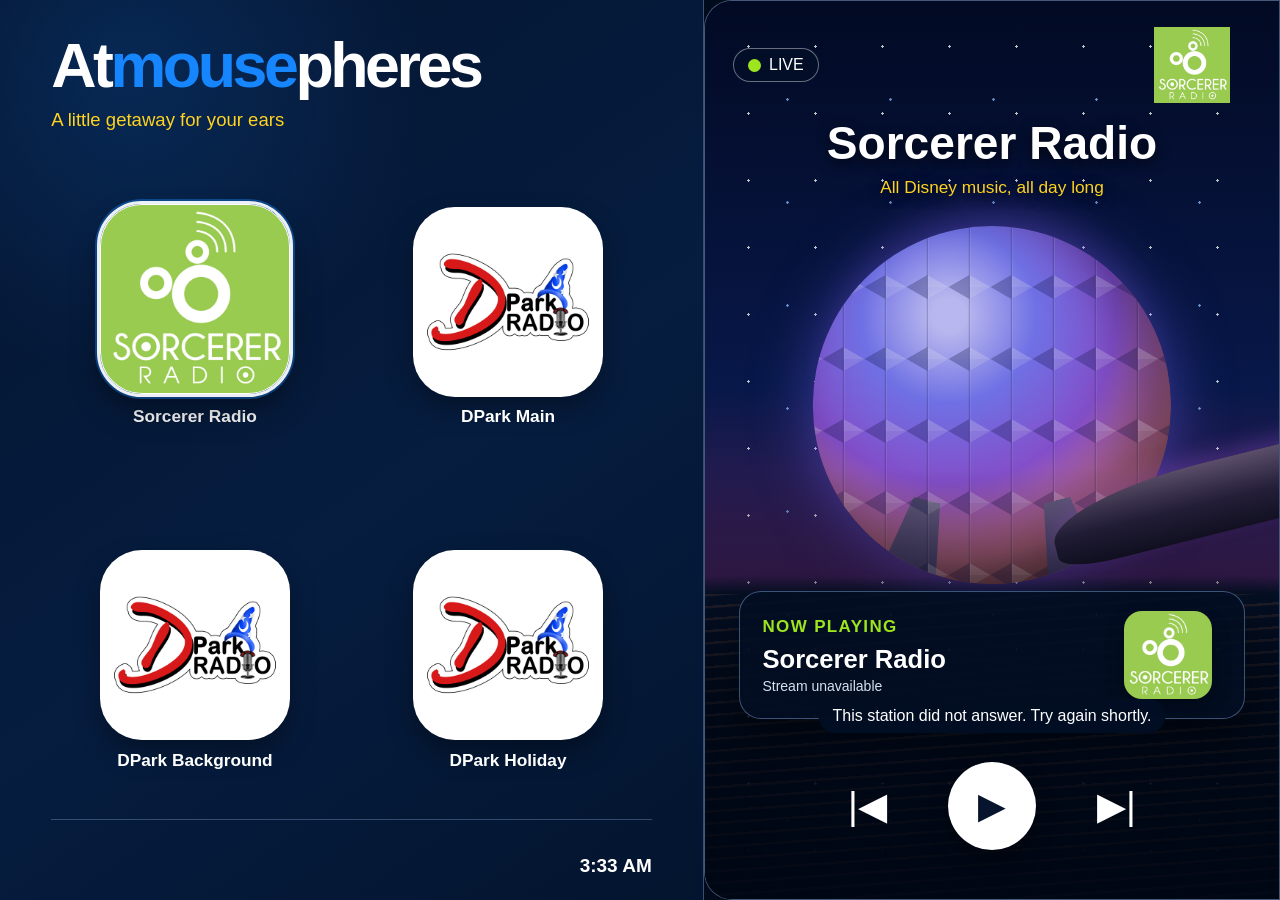
==== atmousepheres(1).html @ 269c37ce "Add files via upload" ====
<!doctype html>
<html lang="en">
<head>
  <meta charset="utf-8">
  <meta name="viewport" content="width=device-width, initial-scale=1, viewport-fit=cover">
  <meta name="theme-color" content="#03142e">
  <title>Atmousepheres</title>
  <link rel="stylesheet" href="atmousepheres-split.css?v=1.2.0">
</head>
<body>
  <main class="app-shell">
    <section class="launcher-panel" aria-label="Disney radio channels">
      <header class="brand-lockup">
        <h1><span>At</span><strong>mouse</strong><span>pheres</span></h1>
        <p>A little getaway for your ears</p>
      </header>

      <div class="station-grid" id="stationGrid"></div>

      <footer class="left-footer">
        <time id="clock">--:--</time>
      </footer>
    </section>

    <section class="player-panel" aria-label="Now playing">
      <div class="scene" id="scene" aria-hidden="true">
        <div class="stars"></div>
        <div class="epcot-glow"></div>
        <div class="spaceship-earth">
          <div class="sphere-facets"></div>
        </div>
        <div class="monorail-beam"></div>
        <div class="reflection"></div>
      </div>

      <header class="player-header">
        <span class="live-pill"><b></b> LIVE</span>
        <img id="networkLogo" src="sorcerer-radio-icon.png" alt="Sorcerer Radio">
      </header>

      <div class="station-heading">
        <h2 id="stationTitle">Sorcerer Radio</h2>
        <p id="stationDescription">All Disney music, all day long</p>
      </div>

      <section class="now-playing-card">
        <div>
          <span class="eyebrow">NOW PLAYING</span>
          <strong id="trackTitle">Sorcerer Radio</strong>
          <small id="trackSubtitle">Tap Play to begin</small>
        </div>
        <img id="albumArt" class="album-art" src="sorcerer-radio-icon.png" alt="">
      </section>

      <div class="transport">
        <button id="previousButton" type="button" aria-label="Previous station">|◀</button>
        <button id="playButton" class="play-button" type="button" aria-label="Play">▶</button>
        <button id="nextButton" type="button" aria-label="Next station">▶|</button>
      </div>

      <div id="statusMessage" class="status-message" aria-live="polite"></div>
      <audio id="audioPlayer" preload="none"></audio>
    </section>
  </main>

  <script src="atmousepheres-split.js?v=1.2.0"></script>
</body>
</html>
---- atmousepheres-split.css ----
*{box-sizing:border-box}
:root{--navy:#03142e;--blue:#1686ff;--lime:#9de51f;--gold:#ffd31f;--white:#fff;--muted:#c9d8ec}
html,body{margin:0;width:100%;height:100%;background:#020b1b;color:#fff}
body{font-family:-apple-system,BlinkMacSystemFont,"Segoe UI",Arial,sans-serif;overflow:hidden}
button{font:inherit;-webkit-tap-highlight-color:transparent}
.app-shell{display:grid;grid-template-columns:55% 45%;width:100vw;height:100vh;min-height:620px;background:#020b1b}
.launcher-panel,.player-panel{position:relative;min-width:0;overflow:hidden}
.launcher-panel{display:flex;flex-direction:column;padding:4vh 4vw 2.6vh;background:radial-gradient(circle at 18% 8%,rgba(22,134,255,.17),transparent 30%),linear-gradient(145deg,#04142f,#061d40 55%,#03142e);border-right:1px solid rgba(181,210,255,.28)}
.brand-lockup{text-align:left;flex:0 0 auto}
.brand-lockup h1{margin:0;font-size:clamp(40px,4.9vw,80px);line-height:.95;letter-spacing:-.055em;font-weight:750;white-space:nowrap}
.brand-lockup h1>span{color:#fff}.brand-lockup h1 strong{color:var(--blue)}
.brand-lockup p{margin:1.5vh 0 3vh;color:var(--gold);font-size:clamp(16px,1.45vw,25px);font-style:normal}
.station-grid{display:grid;grid-template-columns:repeat(2,minmax(0,1fr));grid-template-rows:repeat(2,minmax(0,1fr));gap:clamp(22px,3vh,42px) clamp(28px,4vw,64px);flex:1;min-height:0;align-items:center;justify-items:center;padding:0 1vw}
.station-button{appearance:none;border:0;background:transparent;color:#fff;display:flex;flex-direction:column;align-items:center;justify-content:center;min-width:0;cursor:pointer;padding:0}
.icon-wrap{width:min(15vw,190px);aspect-ratio:1;border-radius:22%;overflow:hidden;background:#fff;border:1px solid rgba(255,255,255,.7);box-shadow:0 12px 26px rgba(0,0,0,.34);transition:.16s ease}
.icon-wrap img{width:100%;height:100%;display:block;object-fit:cover}
.station-button strong{display:block;margin-top:1.2vh;max-width:230px;font-size:clamp(15px,1.35vw,24px);line-height:1.1;text-align:center}
.station-button:hover .icon-wrap,.station-button:focus-visible .icon-wrap,.station-button.selected .icon-wrap{transform:translateY(-3px);outline:3px solid rgba(255,255,255,.92);box-shadow:0 0 0 5px rgba(22,134,255,.38),0 16px 30px rgba(0,0,0,.4)}
.left-footer{flex:0 0 auto;min-height:58px;border-top:1px solid rgba(160,195,240,.3);display:flex;align-items:flex-end;justify-content:flex-end;padding-top:1.5vh}
.left-footer time{font-size:clamp(19px,1.45vw,27px);font-weight:650}
.player-panel{background:#061532;border:1px solid rgba(183,211,255,.35);border-radius:28px 0 0 28px}
.scene{position:absolute;inset:0;background:radial-gradient(circle at 50% 43%,rgba(138,76,255,.34),transparent 26%),linear-gradient(180deg,#020a24 0%,#08194d 43%,#47215d 64%,#09152d 66%,#020814 100%)}
.stars{position:absolute;inset:0;opacity:.8;background-image:radial-gradient(circle,#fff 0 1px,transparent 1.4px),radial-gradient(circle,#89b9ff 0 1px,transparent 1.5px);background-size:67px 67px,103px 103px;background-position:10px 12px,31px 47px}
.epcot-glow{position:absolute;left:50%;top:22%;width:58%;aspect-ratio:1;transform:translateX(-50%);border-radius:50%;background:radial-gradient(circle,rgba(255,153,76,.52),rgba(151,83,255,.22) 48%,transparent 70%);filter:blur(18px)}
.spaceship-earth{position:absolute;left:50%;top:25%;width:min(28vw,430px);aspect-ratio:1;transform:translateX(-50%);border-radius:50%;overflow:hidden;background:radial-gradient(circle at 38% 25%,#c6c4ff 0 5%,#7879f5 25%,#8f55d9 48%,#e47c8b 70%,#d46e3c 86%,#65324e 100%);box-shadow:0 0 60px rgba(119,100,255,.52),inset -30px -28px 55px rgba(8,10,45,.5)}
.sphere-facets{position:absolute;inset:-3%;border-radius:50%;opacity:.5;background-image:linear-gradient(30deg,rgba(255,255,255,.45) 12%,transparent 12.5%,transparent 87%,rgba(10,16,70,.55) 87.5%),linear-gradient(150deg,rgba(255,255,255,.3) 12%,transparent 12.5%,transparent 87%,rgba(8,14,55,.52) 87.5%),linear-gradient(90deg,rgba(255,255,255,.2) 2%,transparent 2.5%,transparent 97%,rgba(4,8,40,.5) 97.5%);background-size:42px 72px,42px 72px,42px 72px}
.spaceship-earth::before,.spaceship-earth::after{content:"";position:absolute;bottom:-12%;width:21%;height:36%;background:linear-gradient(#6d6187,#251b42);clip-path:polygon(32% 0,68% 0,100% 100%,0 100%)}
.spaceship-earth::before{left:17%;transform:rotate(14deg)}.spaceship-earth::after{right:17%;transform:rotate(-14deg)}
.monorail-beam{position:absolute;right:-8%;top:52%;width:48%;height:8%;border-radius:60% 0 0 20%;transform:rotate(-14deg);background:linear-gradient(180deg,#625471,#2b2340 55%,#171325);box-shadow:0 -8px 20px rgba(196,98,255,.25)}
.reflection{position:absolute;left:0;right:0;bottom:0;height:34%;background:repeating-linear-gradient(176deg,rgba(255,157,88,.18) 0 2px,transparent 3px 12px),linear-gradient(180deg,rgba(7,23,58,.12),rgba(1,7,18,.93))}
.player-panel::after{content:"";position:absolute;inset:0;background:linear-gradient(180deg,rgba(0,7,20,.06),rgba(0,7,20,.08) 52%,rgba(0,7,20,.68) 76%,rgba(0,7,20,.94));pointer-events:none}
.player-header,.station-heading,.now-playing-card,.transport,.status-message{position:relative;z-index:2}
.player-header{display:flex;justify-content:space-between;align-items:center;padding:26px 28px 0}
.live-pill{display:inline-flex;align-items:center;gap:8px;border:1px solid rgba(255,255,255,.4);padding:7px 14px;border-radius:999px;background:rgba(2,16,40,.54)}
.live-pill b{width:13px;height:13px;border-radius:50%;background:var(--lime)}
.player-header img{width:118px;height:76px;object-fit:contain;border-radius:16px}
.station-heading{text-align:center;margin-top:1.4vh;text-shadow:0 4px 13px rgba(0,0,0,.7)}
.station-heading h2{margin:0;font-size:clamp(34px,3.6vw,62px)}
.station-heading p{margin:7px 0 0;color:var(--gold);font-size:clamp(16px,1.35vw,24px)}
.now-playing-card{position:absolute;left:6%;right:6%;bottom:20%;display:grid;grid-template-columns:1fr 98px;align-items:center;gap:18px;padding:19px 22px;border:1px solid rgba(137,181,238,.42);border-radius:22px;background:rgba(3,14,35,.87);box-shadow:0 18px 35px rgba(0,0,0,.38)}
.eyebrow{display:block;color:var(--lime);font-size:17px;letter-spacing:.08em;font-weight:800}
.now-playing-card strong{display:block;margin-top:8px;font-size:clamp(24px,2vw,38px);white-space:nowrap;overflow:hidden;text-overflow:ellipsis}
.now-playing-card small{display:block;margin-top:4px;color:#d5e0f0;font-size:clamp(14px,1vw,19px)}
.album-art{width:88px;height:88px;border-radius:18px;object-fit:cover;box-shadow:0 8px 18px rgba(0,0,0,.32)}
.transport{position:absolute;left:10%;right:10%;bottom:5.5%;display:flex;justify-content:center;align-items:center;gap:12%}
.transport button{border:0;background:transparent;color:#fff;font-size:38px;cursor:pointer}
.transport .play-button{width:88px;height:88px;border-radius:50%;background:#fff;color:#07142d;font-size:36px;box-shadow:0 8px 20px rgba(0,0,0,.35)}
.status-message{position:absolute;left:50%;bottom:18.5%;transform:translateX(-50%);padding:8px 14px;border-radius:999px;background:rgba(2,14,35,.96);opacity:0;transition:.2s;white-space:nowrap}.status-message.show{opacity:1}
@media(max-width:1100px){.app-shell{grid-template-columns:58% 42%}.launcher-panel{padding-left:3vw;padding-right:3vw}.icon-wrap{width:min(17vw,155px)}.station-grid{column-gap:2.8vw}.player-header img{width:92px;height:62px}.spaceship-earth{width:min(30vw,320px)}.now-playing-card{grid-template-columns:1fr 72px}.album-art{width:68px;height:68px}}
@media(max-width:760px){body{overflow:auto}.app-shell{display:block;height:auto}.launcher-panel{min-height:100vh;padding:24px 22px}.station-grid{gap:28px 20px}.icon-wrap{width:min(34vw,145px)}.station-button strong{font-size:15px}.player-panel{display:none}}
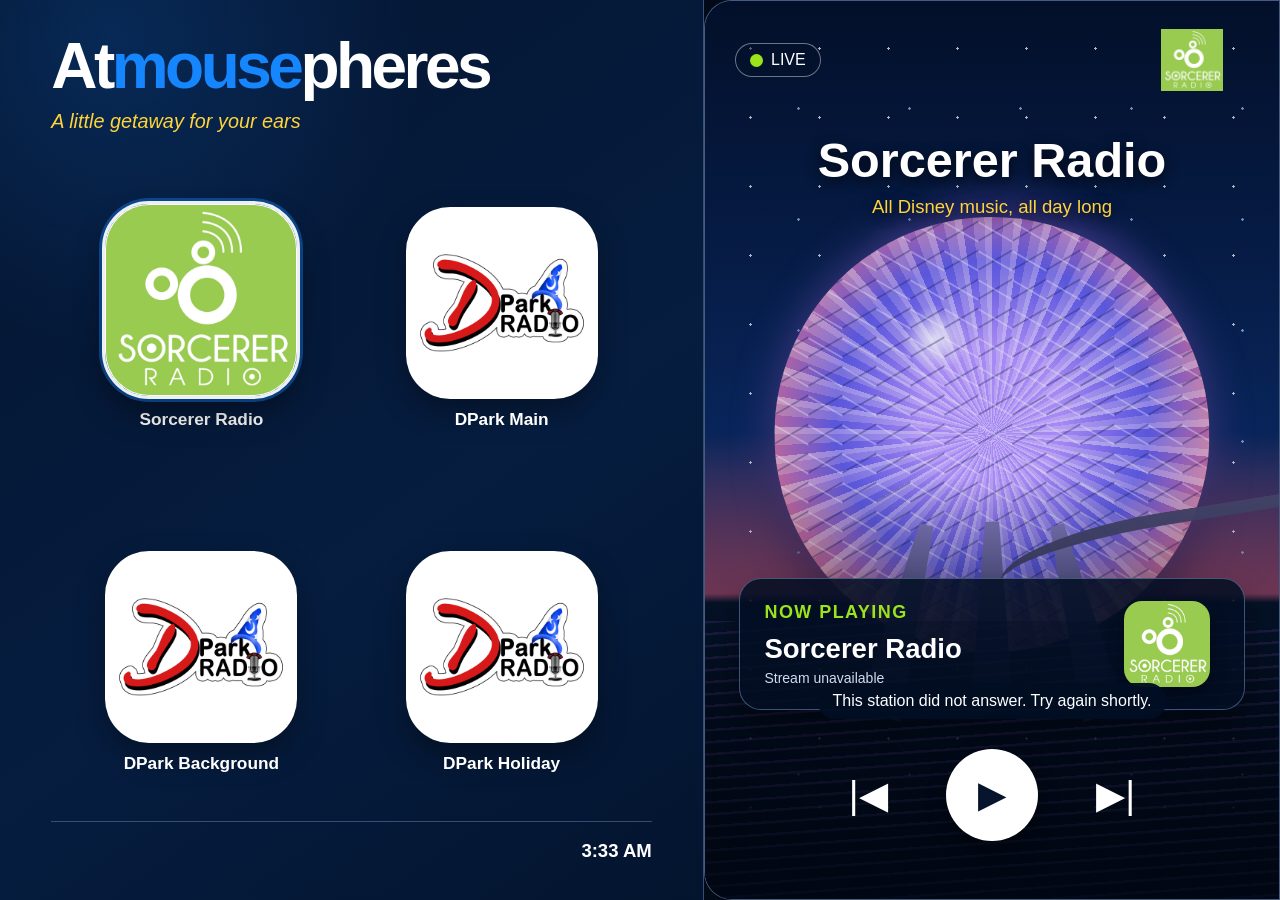
==== commit d239c8e0: "Add files via upload" ====
--- a/atmousepheres(1).html
+++ b/atmousepheres(1).html
@@ -5,11 +5,11 @@
   <meta name="viewport" content="width=device-width, initial-scale=1, viewport-fit=cover">
   <meta name="theme-color" content="#03142e">
   <title>Atmousepheres</title>
-  <link rel="stylesheet" href="atmousepheres-split.css?v=1.2.0">
+  <link rel="stylesheet" href="atmousepheres-v2.css?v=2.0.0">
 </head>
 <body>
   <main class="app-shell">
-    <section class="launcher-panel" aria-label="Disney radio channels">
+    <section class="launcher-panel" aria-label="Disney radio stations">
       <header class="brand-lockup">
         <h1><span>At</span><strong>mouse</strong><span>pheres</span></h1>
         <p>A little getaway for your ears</p>
@@ -23,14 +23,16 @@
     </section>
 
     <section class="player-panel" aria-label="Now playing">
-      <div class="scene" id="scene" aria-hidden="true">
+      <div class="epcot-scene" aria-hidden="true">
         <div class="stars"></div>
-        <div class="epcot-glow"></div>
         <div class="spaceship-earth">
           <div class="sphere-facets"></div>
         </div>
-        <div class="monorail-beam"></div>
-        <div class="reflection"></div>
+        <div class="supports">
+          <span></span><span></span><span></span>
+        </div>
+        <div class="monorail"></div>
+        <div class="lagoon"></div>
       </div>
 
       <header class="player-header">
@@ -44,12 +46,12 @@
       </div>
 
       <section class="now-playing-card">
-        <div>
+        <div class="now-playing-text">
           <span class="eyebrow">NOW PLAYING</span>
           <strong id="trackTitle">Sorcerer Radio</strong>
           <small id="trackSubtitle">Tap Play to begin</small>
         </div>
-        <img id="albumArt" class="album-art" src="sorcerer-radio-icon.png" alt="">
+        <img id="albumArt" src="sorcerer-radio-icon.png" alt="">
       </section>
 
       <div class="transport">
@@ -63,6 +65,6 @@
     </section>
   </main>
 
-  <script src="atmousepheres-split.js?v=1.2.0"></script>
+  <script src="atmousepheres-v2.js?v=2.0.0"></script>
 </body>
 </html>
--- a/atmousepheres-v2.css
+++ b/atmousepheres-v2.css
@@ -0,0 +1,166 @@
+*{box-sizing:border-box}
+:root{
+  --navy:#03142e;
+  --navy2:#061d40;
+  --blue:#1686ff;
+  --lime:#9be31b;
+  --gold:#ffd43b;
+  --white:#fff;
+  --muted:#cfdaec;
+}
+html,body{margin:0;width:100%;height:100%;background:#020a18;color:#fff}
+body{font-family:-apple-system,BlinkMacSystemFont,"Segoe UI",Arial,sans-serif;overflow:hidden}
+button{font:inherit;-webkit-tap-highlight-color:transparent}
+.app-shell{display:grid;grid-template-columns:55% 45%;width:100vw;height:100vh;min-height:620px;background:#020a18}
+.launcher-panel,.player-panel{position:relative;min-width:0;overflow:hidden}
+
+.launcher-panel{
+  display:flex;flex-direction:column;
+  padding:4vh 4vw 2.3vh;
+  background:
+    radial-gradient(circle at 16% 4%,rgba(22,134,255,.18),transparent 30%),
+    linear-gradient(145deg,#04142f,#061d40 58%,#03142e);
+  border-right:1px solid rgba(178,208,255,.28)
+}
+.brand-lockup{text-align:left;flex:0 0 auto}
+.brand-lockup h1{margin:0;font-size:clamp(42px,5vw,82px);line-height:.96;letter-spacing:-.055em;font-weight:750}
+.brand-lockup h1 span{color:#fff}
+.brand-lockup h1 strong{color:var(--blue)}
+.brand-lockup p{margin:1.4vh 0 2.8vh;color:var(--gold);font-size:clamp(16px,1.55vw,27px);font-style:italic}
+
+.station-grid{
+  display:grid;
+  grid-template-columns:repeat(2,minmax(0,1fr));
+  grid-template-rows:repeat(2,minmax(0,1fr));
+  column-gap:clamp(34px,4vw,78px);
+  row-gap:clamp(22px,2.7vh,48px);
+  flex:1 1 auto;min-height:0;
+  align-items:center;justify-items:center;
+  padding:0 2vw
+}
+.station-button{
+  appearance:none;border:0;background:transparent;color:#fff;
+  display:flex;flex-direction:column;align-items:center;justify-content:center;
+  width:100%;height:100%;min-width:0;cursor:pointer;padding:0
+}
+.icon-wrap{
+  width:min(15vw,210px);aspect-ratio:1;
+  border-radius:23%;overflow:hidden;background:#fff;
+  border:1px solid rgba(255,255,255,.68);
+  box-shadow:0 13px 29px rgba(0,0,0,.34);
+  transition:transform .16s ease,box-shadow .16s ease,outline-color .16s ease
+}
+.icon-wrap img{width:100%;height:100%;display:block;object-fit:cover}
+.station-button strong{
+  display:block;margin-top:1.2vh;max-width:100%;
+  font-size:clamp(16px,1.35vw,25px);line-height:1.08;text-align:center
+}
+.station-button:hover .icon-wrap,
+.station-button:focus-visible .icon-wrap,
+.station-button.selected .icon-wrap{
+  transform:translateY(-3px);
+  outline:3px solid rgba(255,255,255,.92);
+  box-shadow:0 0 0 6px rgba(22,134,255,.38),0 17px 31px rgba(0,0,0,.4)
+}
+.left-footer{
+  flex:0 0 auto;height:58px;
+  display:flex;align-items:center;justify-content:flex-end;
+  border-top:1px solid rgba(156,191,239,.32)
+}
+.left-footer time{font-size:clamp(18px,1.45vw,27px);font-weight:650}
+
+.player-panel{
+  background:#071a3b;
+  border:1px solid rgba(183,211,255,.35);
+  border-radius:28px 0 0 28px
+}
+.epcot-scene{
+  position:absolute;inset:0;overflow:hidden;
+  background:
+    radial-gradient(circle at 52% 39%,rgba(160,93,255,.42),transparent 29%),
+    linear-gradient(180deg,#03102b 0%,#08265d 48%,#9a486d 66%,#07162f 67%,#020916 100%)
+}
+.stars{position:absolute;inset:0;opacity:.72;background-image:
+  radial-gradient(circle,#fff 0 1px,transparent 1.4px),
+  radial-gradient(circle,#9fc9ff 0 1px,transparent 1.5px);
+  background-size:69px 69px,111px 111px;background-position:11px 13px,38px 52px}
+.spaceship-earth{
+  position:absolute;left:50%;top:24%;width:min(34vw,470px);aspect-ratio:1;
+  transform:translateX(-50%);border-radius:50%;
+  background:
+    radial-gradient(circle at 37% 28%,rgba(255,255,255,.8),transparent 8%),
+    radial-gradient(circle at 50% 46%,#bca0ff 0 22%,#756de8 49%,#d381a5 71%,#d88a4e 100%);
+  box-shadow:0 0 44px rgba(149,113,255,.46),0 18px 38px rgba(0,0,0,.55);
+  overflow:hidden
+}
+.sphere-facets{
+  position:absolute;inset:-3%;
+  background:
+    repeating-conic-gradient(from 30deg at 50% 50%,
+      rgba(255,255,255,.28) 0deg 2deg,
+      rgba(17,31,93,.22) 2deg 5deg,
+      rgba(255,255,255,.07) 5deg 8deg);
+  mix-blend-mode:overlay
+}
+.spaceship-earth::after{
+  content:"";position:absolute;inset:0;border-radius:50%;
+  background-image:
+    linear-gradient(30deg,transparent 46%,rgba(255,255,255,.35) 48% 50%,transparent 52%),
+    linear-gradient(150deg,transparent 46%,rgba(15,26,88,.35) 48% 50%,transparent 52%);
+  background-size:34px 29px
+}
+.supports{position:absolute;left:50%;top:58%;width:43%;height:22%;transform:translateX(-50%)}
+.supports span{position:absolute;bottom:0;width:18%;height:100%;background:linear-gradient(#7f78ba,#30355f);clip-path:polygon(34% 0,66% 0,100% 100%,0 100%)}
+.supports span:nth-child(1){left:5%;transform:rotate(14deg)}
+.supports span:nth-child(2){left:41%}
+.supports span:nth-child(3){right:5%;transform:rotate(-14deg)}
+.monorail{position:absolute;right:-8%;top:57%;width:57%;height:9%;border-top:13px solid rgba(72,72,112,.96);border-radius:55% 0 0 0;transform:rotate(-9deg)}
+.lagoon{position:absolute;left:0;right:0;bottom:0;height:31%;background:
+  repeating-linear-gradient(176deg,rgba(183,105,239,.2) 0 2px,transparent 3px 12px),
+  linear-gradient(180deg,rgba(6,26,56,.35),rgba(1,7,17,.96))}
+.player-panel::after{content:"";position:absolute;inset:0;background:linear-gradient(180deg,rgba(0,6,18,.05),rgba(0,6,18,.05) 53%,rgba(0,7,19,.48) 76%,rgba(0,7,19,.86));pointer-events:none}
+
+.player-header,.station-heading,.now-playing-card,.transport,.status-message{position:relative;z-index:2}
+.player-header{display:flex;justify-content:space-between;align-items:center;padding:28px 30px 0}
+.live-pill{display:inline-flex;align-items:center;gap:8px;border:1px solid rgba(255,255,255,.42);padding:7px 14px;border-radius:999px;background:rgba(2,16,40,.5)}
+.live-pill b{width:13px;height:13px;border-radius:50%;background:var(--lime)}
+.player-header img{width:115px;height:62px;object-fit:contain;border-radius:14px}
+.station-heading{text-align:center;margin-top:4.5vh;text-shadow:0 4px 13px rgba(0,0,0,.75)}
+.station-heading h2{margin:0;font-size:clamp(37px,3.8vw,66px)}
+.station-heading p{margin:8px 0 0;color:var(--gold);font-size:clamp(17px,1.45vw,26px)}
+
+.now-playing-card{
+  position:absolute;left:6%;right:6%;bottom:21%;
+  display:grid;grid-template-columns:1fr 96px;align-items:center;gap:18px;
+  padding:22px 24px;border:1px solid rgba(137,181,238,.42);
+  border-radius:22px;background:rgba(3,14,35,.86);box-shadow:0 18px 35px rgba(0,0,0,.38)
+}
+.now-playing-text{min-width:0}
+.eyebrow{display:block;color:var(--lime);font-size:18px;letter-spacing:.08em;font-weight:800}
+.now-playing-card strong{display:block;margin-top:10px;font-size:clamp(24px,2.15vw,39px);white-space:nowrap;overflow:hidden;text-overflow:ellipsis}
+.now-playing-card small{display:block;margin-top:5px;color:#d2dced;font-size:clamp(14px,1.05vw,20px)}
+.now-playing-card img{width:86px;height:86px;border-radius:18px;object-fit:cover;box-shadow:0 7px 16px rgba(0,0,0,.34)}
+.transport{position:absolute;left:12%;right:12%;bottom:6.5%;display:flex;justify-content:center;align-items:center;gap:12%}
+.transport button{border:0;background:transparent;color:#fff;font-size:38px;cursor:pointer}
+.transport .play-button{width:92px;height:92px;border-radius:50%;background:#fff;color:#07142d;font-size:37px;box-shadow:0 8px 20px rgba(0,0,0,.38)}
+.status-message{position:absolute;left:50%;bottom:20%;transform:translateX(-50%);padding:9px 15px;border-radius:999px;background:rgba(2,14,35,.96);opacity:0;transition:.2s;white-space:nowrap}
+.status-message.show{opacity:1}
+
+@media(max-width:1100px){
+  .app-shell{grid-template-columns:58% 42%}
+  .launcher-panel{padding-left:2.6vw;padding-right:2.6vw}
+  .station-grid{column-gap:2.7vw;padding:0 1vw}
+  .icon-wrap{width:min(17vw,170px)}
+  .player-header img{width:92px}
+  .spaceship-earth{width:min(37vw,390px)}
+  .now-playing-card{grid-template-columns:1fr 74px}.now-playing-card img{width:68px;height:68px}
+}
+@media(max-width:760px){
+  body{overflow:auto}
+  .app-shell{display:block;height:auto;min-height:100vh}
+  .launcher-panel{min-height:100vh;padding:24px 18px}
+  .station-grid{grid-template-columns:repeat(2,1fr);gap:22px 16px;padding:0}
+  .icon-wrap{width:min(36vw,165px)}
+  .station-button strong{font-size:14px}
+  .player-panel{display:none}
+}
